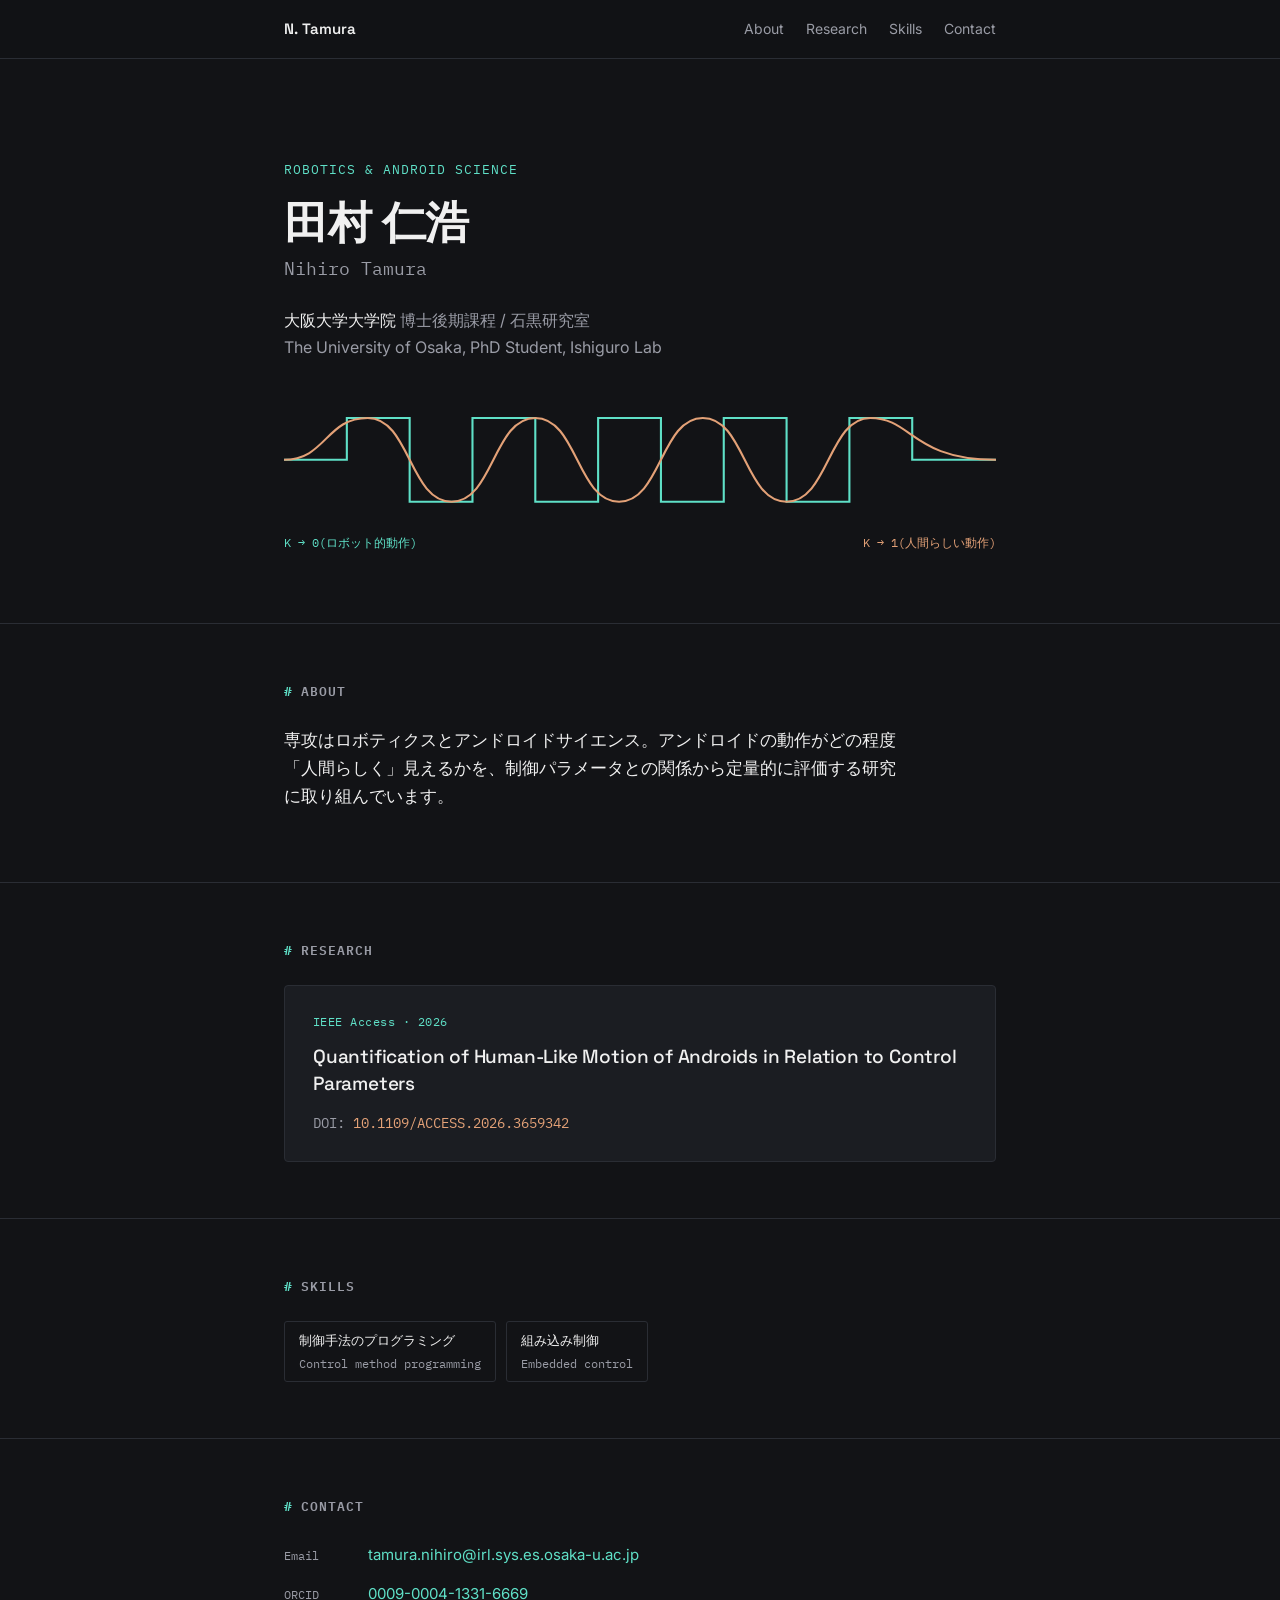
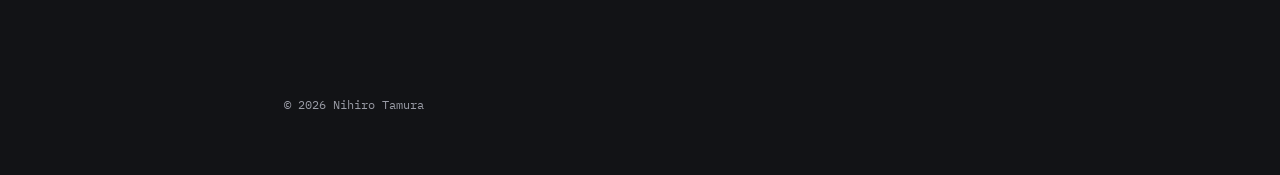
==== index.html @ a136f399 "Add files via upload" ====
<!DOCTYPE html>
<html lang="ja">
<head>
<meta charset="UTF-8">
<meta name="viewport" content="width=device-width, initial-scale=1.0">
<title>Nihiro Tamura | 田村仁浩</title>
<meta name="description" content="田村仁浩 / Nihiro Tamura — 大阪大学大学院 博士後期課程・石黒研究室。ロボティクスとアンドロイドサイエンスを専攻。">
<link rel="preconnect" href="https://fonts.googleapis.com">
<link rel="preconnect" href="https://fonts.gstatic.com" crossorigin>
<link href="https://fonts.googleapis.com/css2?family=Space+Grotesk:wght@400;500;600;700&family=Inter:wght@400;500;600&family=IBM+Plex+Mono:wght@400;500&display=swap" rel="stylesheet">
<style>
  :root{
    --bg: #121316;
    --bg-card: #1b1d22;
    --border: #2a2d34;
    --text: #f0f0f0;
    --text-muted: #9a9ca6;
    --signal: #5fe0c7;
    --human: #e3a177;
  }
  *{ box-sizing: border-box; }
  html{ scroll-behavior: smooth; }
  body{
    margin:0;
    background: var(--bg);
    color: var(--text);
    font-family: 'Inter', sans-serif;
    line-height: 1.7;
    -webkit-font-smoothing: antialiased;
  }
  h1,h2,h3{
    font-family: 'Space Grotesk', sans-serif;
    font-weight: 600;
    letter-spacing: -0.01em;
    margin: 0;
  }
  .mono{ font-family: 'IBM Plex Mono', monospace; }
  a{ color: var(--signal); text-decoration: none; }
  a:hover{ text-decoration: underline; }
  a:focus-visible, button:focus-visible{
    outline: 2px solid var(--signal);
    outline-offset: 3px;
  }

  .wrap{
    max-width: 760px;
    margin: 0 auto;
    padding: 0 24px;
  }

  nav{
    position: sticky; top:0; z-index:10;
    background: rgba(18,19,22,0.85);
    backdrop-filter: blur(6px);
    border-bottom: 1px solid var(--border);
  }
  nav .wrap{
    display:flex; align-items:center; justify-content:space-between;
    padding-top: 16px; padding-bottom: 16px;
  }
  nav .brand{ font-family:'Space Grotesk'; font-size: 15px; font-weight:600; }
  nav .links{ display:flex; gap: 22px; }
  nav .links a{ color: var(--text-muted); font-size: 14px; }
  nav .links a:hover{ color: var(--text); text-decoration:none; }

  /* Hero */
  header.hero{ padding: 100px 0 70px; border-bottom: 1px solid var(--border); }
  .eyebrow{
    font-family:'IBM Plex Mono'; font-size: 12.5px; color: var(--signal);
    letter-spacing: 0.08em; text-transform: uppercase; margin-bottom: 18px;
  }
  h1.name{ font-size: 44px; line-height: 1.15; margin-bottom: 6px; }
  .name-en{ color: var(--text-muted); font-size: 18px; font-family:'IBM Plex Mono'; font-weight:400; margin-bottom: 22px;}
  .affiliation{ color: var(--text-muted); font-size: 16px; max-width: 46ch; margin-bottom: 36px; }
  .affiliation strong{ color: var(--text); font-weight: 500; }

  /* Waveform signature */
  .wave-block{ margin-top: 10px; }
  .wave-svg{ width:100%; height:auto; display:block; }
  .wave-caption{
    display:flex; justify-content:space-between;
    font-family:'IBM Plex Mono'; font-size: 11.5px; color: var(--text-muted);
    margin-top: 10px;
  }
  .wave-caption .k0{ color: var(--signal); }
  .wave-caption .k1{ color: var(--human); }

  path.wave-robot{
    fill:none; stroke: var(--signal); stroke-width: 2;
    animation: crossfadeA 6s ease-in-out infinite;
  }
  path.wave-human{
    fill:none; stroke: var(--human); stroke-width: 2;
    animation: crossfadeB 6s ease-in-out infinite;
  }
  @keyframes crossfadeA{
    0%, 100%{ opacity: 0.95; }
    50%{ opacity: 0.15; }
  }
  @keyframes crossfadeB{
    0%, 100%{ opacity: 0.15; }
    50%{ opacity: 0.95; }
  }
  @media (prefers-reduced-motion: reduce){
    path.wave-robot, path.wave-human{ animation: none; opacity: 0.55; }
  }

  section{ padding: 56px 0; border-bottom: 1px solid var(--border); }
  section:last-of-type{ border-bottom: none; }
  section h2{
    font-size: 13px; font-family:'IBM Plex Mono'; letter-spacing:0.08em;
    text-transform: uppercase; color: var(--text-muted); margin-bottom: 24px;
  }
  section h2 span{ color: var(--signal); margin-right: 8px; }

  .about p{ font-size: 16.5px; color: var(--text); max-width: 62ch; }

  .paper-card{
    background: var(--bg-card);
    border: 1px solid var(--border);
    border-radius: 4px;
    padding: 26px 28px;
  }
  .paper-card .venue{
    font-family:'IBM Plex Mono'; font-size: 12px; color: var(--signal);
    letter-spacing: 0.04em; margin-bottom: 10px;
  }
  .paper-card h3{
    font-size: 19px; font-weight: 500; line-height: 1.45; margin-bottom: 14px;
    color: var(--text);
  }
  .paper-card .doi{ font-family:'IBM Plex Mono'; font-size: 13.5px; color: var(--text-muted); }
  .paper-card .doi a{ color: var(--human); }

  .skills{ display:flex; flex-wrap:wrap; gap: 10px; }
  .skill-tag{
    font-family:'IBM Plex Mono'; font-size: 13px;
    border: 1px solid var(--border); border-radius: 3px;
    padding: 8px 14px; color: var(--text);
  }
  .skill-tag .en{ color: var(--text-muted); font-size: 11.5px; display:block; margin-top:2px;}

  .contact-list{ display:flex; flex-direction:column; gap: 14px; }
  .contact-row{ display:flex; align-items:baseline; gap: 14px; font-size: 15px; }
  .contact-row .label{
    font-family:'IBM Plex Mono'; font-size: 12px; color: var(--text-muted);
    width: 70px; flex-shrink:0;
  }

  footer{ padding: 32px 0 60px; }
  footer p{ font-family:'IBM Plex Mono'; font-size: 12px; color: var(--text-muted); margin:0; }

  @media (max-width: 600px){
    header.hero{ padding: 70px 0 50px; }
    h1.name{ font-size: 32px; }
    nav .links{ gap: 14px; }
    .contact-row{ flex-direction:column; gap: 2px; }
    .contact-row .label{ width:auto; }
  }
</style>
</head>
<body>

<nav>
  <div class="wrap">
    <div class="brand mono">N. Tamura</div>
    <div class="links">
      <a href="#about">About</a>
      <a href="#research">Research</a>
      <a href="#skills">Skills</a>
      <a href="#contact">Contact</a>
    </div>
  </div>
</nav>

<header class="hero">
  <div class="wrap">
    <div class="eyebrow">Robotics &amp; Android Science</div>
    <h1 class="name">田村 仁浩</h1>
    <div class="name-en">Nihiro Tamura</div>
    <p class="affiliation">
      <strong>大阪大学大学院</strong> 博士後期課程 / 石黒研究室<br>
      The University of Osaka, PhD Student, Ishiguro Lab
    </p>

    <div class="wave-block">
      <svg class="wave-svg" viewBox="0 0 680 120" xmlns="http://www.w3.org/2000/svg" aria-hidden="true">
        <path class="wave-robot" d="M0,60 L60,60 L60,20 L120,20 L120,100 L180,100 L180,20 L240,20 L240,100 L300,100 L300,20 L360,20 L360,100 L420,100 L420,20 L480,20 L480,100 L540,100 L540,20 L600,20 L600,60 L680,60" />
        <path class="wave-human" d="M0,60 C40,60 40,20 80,20 C120,20 120,100 160,100 C200,100 200,20 240,20 C280,20 280,100 320,100 C360,100 360,20 400,20 C440,20 440,100 480,100 C520,100 520,20 560,20 C600,20 600,60 680,60" />
      </svg>
      <div class="wave-caption">
        <span class="k0">K → 0(ロボット的動作)</span>
        <span class="k1">K → 1(人間らしい動作)</span>
      </div>
    </div>
  </div>
</header>

<section id="about">
  <div class="wrap">
    <h2><span>#</span>About</h2>
    <div class="about">
      <p>専攻はロボティクスとアンドロイドサイエンス。アンドロイドの動作がどの程度「人間らしく」見えるかを、制御パラメータとの関係から定量的に評価する研究に取り組んでいます。</p>
    </div>
  </div>
</section>

<section id="research">
  <div class="wrap">
    <h2><span>#</span>Research</h2>
    <div class="paper-card">
      <div class="venue">IEEE Access · 2026</div>
      <h3>Quantification of Human-Like Motion of Androids in Relation to Control Parameters</h3>
      <div class="doi">DOI: <a href="https://doi.org/10.1109/ACCESS.2026.3659342" target="_blank" rel="noopener">10.1109/ACCESS.2026.3659342</a></div>
    </div>
  </div>
</section>

<section id="skills">
  <div class="wrap">
    <h2><span>#</span>Skills</h2>
    <div class="skills">
      <div class="skill-tag">制御手法のプログラミング<span class="en">Control method programming</span></div>
      <div class="skill-tag">組み込み制御<span class="en">Embedded control</span></div>
    </div>
  </div>
</section>

<section id="contact">
  <div class="wrap">
    <h2><span>#</span>Contact</h2>
    <div class="contact-list">
      <div class="contact-row">
        <span class="label mono">Email</span>
        <a href="mailto:tamura.nihiro@irl.sys.es.osaka-u.ac.jp">tamura.nihiro@irl.sys.es.osaka-u.ac.jp</a>
      </div>
      <div class="contact-row">
        <span class="label mono">ORCID</span>
        <a href="https://orcid.org/0009-0004-1331-6669" target="_blank" rel="noopener">0009-0004-1331-6669</a>
      </div>
    </div>
  </div>
</section>

<footer>
  <div class="wrap">
    <p>© 2026 Nihiro Tamura</p>
  </div>
</footer>

</body>
</html>
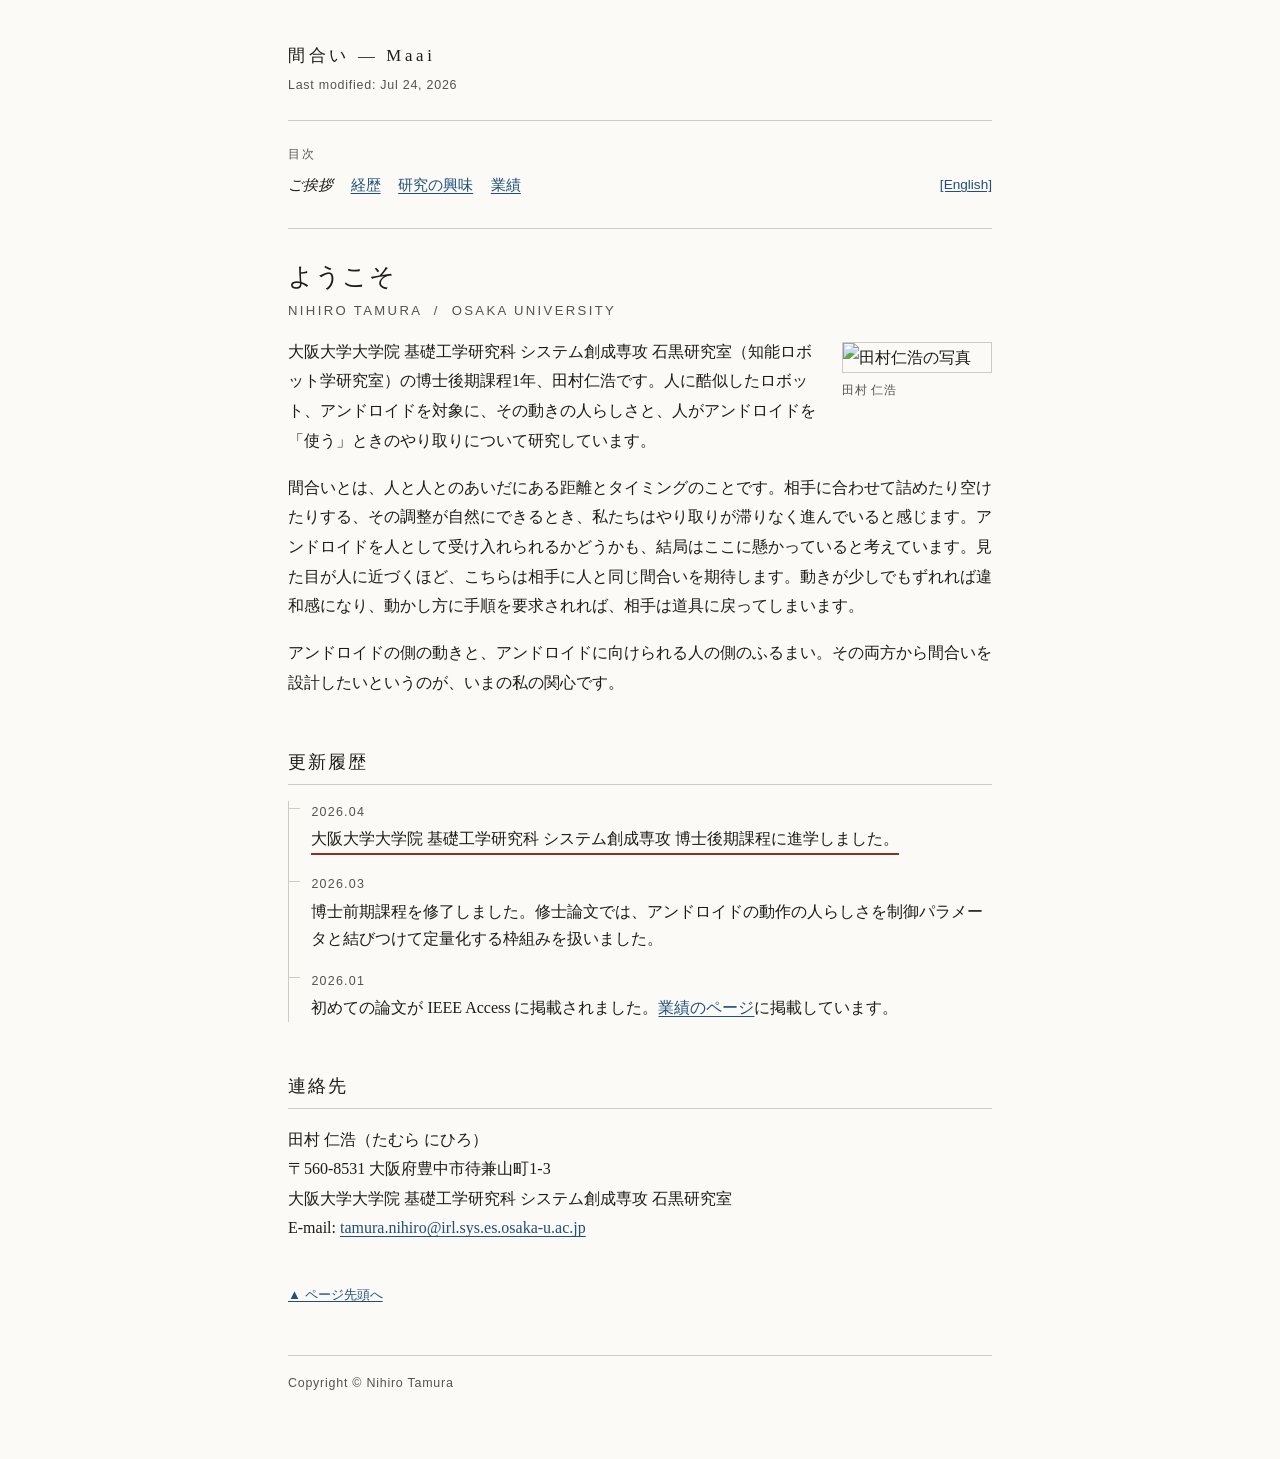
==== commit 331cce4d: "Add files via upload" ====
--- a/index.html
+++ b/index.html
@@ -1,252 +1,78 @@
 <!DOCTYPE html>
 <html lang="ja">
 <head>
-<meta charset="UTF-8">
-<meta name="viewport" content="width=device-width, initial-scale=1.0">
-<title>Nihiro Tamura | 田村仁浩</title>
-<meta name="description" content="田村仁浩 / Nihiro Tamura — 大阪大学大学院 博士後期課程・石黒研究室。ロボティクスとアンドロイドサイエンスを専攻。">
-<link rel="preconnect" href="https://fonts.googleapis.com">
-<link rel="preconnect" href="https://fonts.gstatic.com" crossorigin>
-<link href="https://fonts.googleapis.com/css2?family=Space+Grotesk:wght@400;500;600;700&family=Inter:wght@400;500;600&family=IBM+Plex+Mono:wght@400;500&display=swap" rel="stylesheet">
-<style>
-  :root{
-    --bg: #121316;
-    --bg-card: #1b1d22;
-    --border: #2a2d34;
-    --text: #f0f0f0;
-    --text-muted: #9a9ca6;
-    --signal: #5fe0c7;
-    --human: #e3a177;
-  }
-  *{ box-sizing: border-box; }
-  html{ scroll-behavior: smooth; }
-  body{
-    margin:0;
-    background: var(--bg);
-    color: var(--text);
-    font-family: 'Inter', sans-serif;
-    line-height: 1.7;
-    -webkit-font-smoothing: antialiased;
-  }
-  h1,h2,h3{
-    font-family: 'Space Grotesk', sans-serif;
-    font-weight: 600;
-    letter-spacing: -0.01em;
-    margin: 0;
-  }
-  .mono{ font-family: 'IBM Plex Mono', monospace; }
-  a{ color: var(--signal); text-decoration: none; }
-  a:hover{ text-decoration: underline; }
-  a:focus-visible, button:focus-visible{
-    outline: 2px solid var(--signal);
-    outline-offset: 3px;
-  }
+<meta charset="utf-8">
+<meta name="viewport" content="width=device-width, initial-scale=1">
+<meta name="author" content="田村 仁浩">
+<meta name="description" content="大阪大学大学院基礎工学研究科 石黒研究室 博士後期課程 田村仁浩のページ。アンドロイドの人らしい動きと自然なやり取りの研究。">
+<meta name="keywords" content="アンドロイド, ヒューマンロボットインタラクション, 人らしさ, ロボティクス, 大阪大学, 石黒研究室">
+<title>間合い : ご挨拶 — 田村 仁浩</title>
+<link rel="stylesheet" href="style.css">
+</head>
+<body id="top">
+<div class="wrap">
 
-  .wrap{
-    max-width: 760px;
-    margin: 0 auto;
-    padding: 0 24px;
-  }
+<header>
+  <p class="sitetitle"><a href="index.html">間合い &mdash; Maai</a></p>
+  <p class="modified">Last modified: Jul 24, 2026</p>
+</header>
 
-  nav{
-    position: sticky; top:0; z-index:10;
-    background: rgba(18,19,22,0.85);
-    backdrop-filter: blur(6px);
-    border-bottom: 1px solid var(--border);
-  }
-  nav .wrap{
-    display:flex; align-items:center; justify-content:space-between;
-    padding-top: 16px; padding-bottom: 16px;
-  }
-  nav .brand{ font-family:'Space Grotesk'; font-size: 15px; font-weight:600; }
-  nav .links{ display:flex; gap: 22px; }
-  nav .links a{ color: var(--text-muted); font-size: 14px; }
-  nav .links a:hover{ color: var(--text); text-decoration:none; }
-
-  /* Hero */
-  header.hero{ padding: 100px 0 70px; border-bottom: 1px solid var(--border); }
-  .eyebrow{
-    font-family:'IBM Plex Mono'; font-size: 12.5px; color: var(--signal);
-    letter-spacing: 0.08em; text-transform: uppercase; margin-bottom: 18px;
-  }
-  h1.name{ font-size: 44px; line-height: 1.15; margin-bottom: 6px; }
-  .name-en{ color: var(--text-muted); font-size: 18px; font-family:'IBM Plex Mono'; font-weight:400; margin-bottom: 22px;}
-  .affiliation{ color: var(--text-muted); font-size: 16px; max-width: 46ch; margin-bottom: 36px; }
-  .affiliation strong{ color: var(--text); font-weight: 500; }
-
-  /* Waveform signature */
-  .wave-block{ margin-top: 10px; }
-  .wave-svg{ width:100%; height:auto; display:block; }
-  .wave-caption{
-    display:flex; justify-content:space-between;
-    font-family:'IBM Plex Mono'; font-size: 11.5px; color: var(--text-muted);
-    margin-top: 10px;
-  }
-  .wave-caption .k0{ color: var(--signal); }
-  .wave-caption .k1{ color: var(--human); }
-
-  path.wave-robot{
-    fill:none; stroke: var(--signal); stroke-width: 2;
-    animation: crossfadeA 6s ease-in-out infinite;
-  }
-  path.wave-human{
-    fill:none; stroke: var(--human); stroke-width: 2;
-    animation: crossfadeB 6s ease-in-out infinite;
-  }
-  @keyframes crossfadeA{
-    0%, 100%{ opacity: 0.95; }
-    50%{ opacity: 0.15; }
-  }
-  @keyframes crossfadeB{
-    0%, 100%{ opacity: 0.15; }
-    50%{ opacity: 0.95; }
-  }
-  @media (prefers-reduced-motion: reduce){
-    path.wave-robot, path.wave-human{ animation: none; opacity: 0.55; }
-  }
-
-  section{ padding: 56px 0; border-bottom: 1px solid var(--border); }
-  section:last-of-type{ border-bottom: none; }
-  section h2{
-    font-size: 13px; font-family:'IBM Plex Mono'; letter-spacing:0.08em;
-    text-transform: uppercase; color: var(--text-muted); margin-bottom: 24px;
-  }
-  section h2 span{ color: var(--signal); margin-right: 8px; }
-
-  .about p{ font-size: 16.5px; color: var(--text); max-width: 62ch; }
-
-  .paper-card{
-    background: var(--bg-card);
-    border: 1px solid var(--border);
-    border-radius: 4px;
-    padding: 26px 28px;
-  }
-  .paper-card .venue{
-    font-family:'IBM Plex Mono'; font-size: 12px; color: var(--signal);
-    letter-spacing: 0.04em; margin-bottom: 10px;
-  }
-  .paper-card h3{
-    font-size: 19px; font-weight: 500; line-height: 1.45; margin-bottom: 14px;
-    color: var(--text);
-  }
-  .paper-card .doi{ font-family:'IBM Plex Mono'; font-size: 13.5px; color: var(--text-muted); }
-  .paper-card .doi a{ color: var(--human); }
-
-  .skills{ display:flex; flex-wrap:wrap; gap: 10px; }
-  .skill-tag{
-    font-family:'IBM Plex Mono'; font-size: 13px;
-    border: 1px solid var(--border); border-radius: 3px;
-    padding: 8px 14px; color: var(--text);
-  }
-  .skill-tag .en{ color: var(--text-muted); font-size: 11.5px; display:block; margin-top:2px;}
-
-  .contact-list{ display:flex; flex-direction:column; gap: 14px; }
-  .contact-row{ display:flex; align-items:baseline; gap: 14px; font-size: 15px; }
-  .contact-row .label{
-    font-family:'IBM Plex Mono'; font-size: 12px; color: var(--text-muted);
-    width: 70px; flex-shrink:0;
-  }
-
-  footer{ padding: 32px 0 60px; }
-  footer p{ font-family:'IBM Plex Mono'; font-size: 12px; color: var(--text-muted); margin:0; }
-
-  @media (max-width: 600px){
-    header.hero{ padding: 70px 0 50px; }
-    h1.name{ font-size: 32px; }
-    nav .links{ gap: 14px; }
-    .contact-row{ flex-direction:column; gap: 2px; }
-    .contact-row .label{ width:auto; }
-  }
-</style>
-</head>
-<body>
+<hr>
 
 <nav>
-  <div class="wrap">
-    <div class="brand mono">N. Tamura</div>
-    <div class="links">
-      <a href="#about">About</a>
-      <a href="#research">Research</a>
-      <a href="#skills">Skills</a>
-      <a href="#contact">Contact</a>
-    </div>
-  </div>
+  <span class="navlabel">目次</span>
+  <ul>
+    <li><span class="here">ご挨拶</span></li>
+    <li><a href="cv.html">経歴</a></li>
+    <li><a href="interest.html">研究の興味</a></li>
+    <li><a href="papers.html">業績</a></li>
+    <li class="lang"><a href="index_en.html">[English]</a></li>
+  </ul>
 </nav>
 
-<header class="hero">
-  <div class="wrap">
-    <div class="eyebrow">Robotics &amp; Android Science</div>
-    <h1 class="name">田村 仁浩</h1>
-    <div class="name-en">Nihiro Tamura</div>
-    <p class="affiliation">
-      <strong>大阪大学大学院</strong> 博士後期課程 / 石黒研究室<br>
-      The University of Osaka, PhD Student, Ishiguro Lab
-    </p>
+<hr>
 
-    <div class="wave-block">
-      <svg class="wave-svg" viewBox="0 0 680 120" xmlns="http://www.w3.org/2000/svg" aria-hidden="true">
-        <path class="wave-robot" d="M0,60 L60,60 L60,20 L120,20 L120,100 L180,100 L180,20 L240,20 L240,100 L300,100 L300,20 L360,20 L360,100 L420,100 L420,20 L480,20 L480,100 L540,100 L540,20 L600,20 L600,60 L680,60" />
-        <path class="wave-human" d="M0,60 C40,60 40,20 80,20 C120,20 120,100 160,100 C200,100 200,20 240,20 C280,20 280,100 320,100 C360,100 360,20 400,20 C440,20 440,100 480,100 C520,100 520,20 560,20 C600,20 600,60 680,60" />
-      </svg>
-      <div class="wave-caption">
-        <span class="k0">K → 0(ロボット的動作)</span>
-        <span class="k1">K → 1(人間らしい動作)</span>
-      </div>
-    </div>
-  </div>
-</header>
+<h1>ようこそ<span class="romaji">NIHIRO TAMURA &nbsp;/&nbsp; OSAKA UNIVERSITY</span></h1>
 
-<section id="about">
-  <div class="wrap">
-    <h2><span>#</span>About</h2>
-    <div class="about">
-      <p>専攻はロボティクスとアンドロイドサイエンス。アンドロイドの動作がどの程度「人間らしく」見えるかを、制御パラメータとの関係から定量的に評価する研究に取り組んでいます。</p>
-    </div>
-  </div>
-</section>
+<figure class="portrait">
+  <img src="img/photo.jpg" alt="田村仁浩の写真">
+  <figcaption>田村 仁浩</figcaption>
+</figure>
 
-<section id="research">
-  <div class="wrap">
-    <h2><span>#</span>Research</h2>
-    <div class="paper-card">
-      <div class="venue">IEEE Access · 2026</div>
-      <h3>Quantification of Human-Like Motion of Androids in Relation to Control Parameters</h3>
-      <div class="doi">DOI: <a href="https://doi.org/10.1109/ACCESS.2026.3659342" target="_blank" rel="noopener">10.1109/ACCESS.2026.3659342</a></div>
-    </div>
-  </div>
-</section>
+<p>大阪大学大学院 基礎工学研究科 システム創成専攻 石黒研究室（知能ロボット学研究室）の博士後期課程1年、田村仁浩です。人に酷似したロボット、アンドロイドを対象に、その動きの人らしさと、人がアンドロイドを「使う」ときのやり取りについて研究しています。</p>
 
-<section id="skills">
-  <div class="wrap">
-    <h2><span>#</span>Skills</h2>
-    <div class="skills">
-      <div class="skill-tag">制御手法のプログラミング<span class="en">Control method programming</span></div>
-      <div class="skill-tag">組み込み制御<span class="en">Embedded control</span></div>
-    </div>
-  </div>
-</section>
+<p>間合いとは、人と人とのあいだにある距離とタイミングのことです。相手に合わせて詰めたり空けたりする、その調整が自然にできるとき、私たちはやり取りが滞りなく進んでいると感じます。アンドロイドを人として受け入れられるかどうかも、結局はここに懸かっていると考えています。見た目が人に近づくほど、こちらは相手に人と同じ間合いを期待します。動きが少しでもずれれば違和感になり、動かし方に手順を要求されれば、相手は道具に戻ってしまいます。</p>
 
-<section id="contact">
-  <div class="wrap">
-    <h2><span>#</span>Contact</h2>
-    <div class="contact-list">
-      <div class="contact-row">
-        <span class="label mono">Email</span>
-        <a href="mailto:tamura.nihiro@irl.sys.es.osaka-u.ac.jp">tamura.nihiro@irl.sys.es.osaka-u.ac.jp</a>
-      </div>
-      <div class="contact-row">
-        <span class="label mono">ORCID</span>
-        <a href="https://orcid.org/0009-0004-1331-6669" target="_blank" rel="noopener">0009-0004-1331-6669</a>
-      </div>
-    </div>
-  </div>
-</section>
+<p>アンドロイドの側の動きと、アンドロイドに向けられる人の側のふるまい。その両方から間合いを設計したいというのが、いまの私の関心です。</p>
+
+<h2>更新履歴</h2>
+
+<dl class="record">
+  <dt>2026.04</dt>
+  <dd class="now">大阪大学大学院 基礎工学研究科 システム創成専攻 博士後期課程に進学しました。</dd>
+
+  <dt>2026.03</dt>
+  <dd>博士前期課程を修了しました。修士論文では、アンドロイドの動作の人らしさを制御パラメータと結びつけて定量化する枠組みを扱いました。</dd>
+
+  <dt>2026.01</dt>
+  <dd>初めての論文が <span class="venue">IEEE Access</span> に掲載されました。<a href="papers.html">業績のページ</a>に掲載しています。</dd>
+</dl>
+
+<h2>連絡先</h2>
+
+<p>
+田村 仁浩（たむら にひろ）<br>
+〒560-8531 大阪府豊中市待兼山町1-3<br>
+大阪大学大学院 基礎工学研究科 システム創成専攻 石黒研究室<br>
+E-mail: <a href="mailto:tamura.nihiro@irl.sys.es.osaka-u.ac.jp">tamura.nihiro@irl.sys.es.osaka-u.ac.jp</a>
+</p>
+
+<p class="pagetop"><a href="#top">&#9650; ページ先頭へ</a></p>
 
 <footer>
-  <div class="wrap">
-    <p>© 2026 Nihiro Tamura</p>
-  </div>
+  Copyright &copy; Nihiro Tamura
 </footer>
 
+</div>
 </body>
 </html>
--- a/style.css
+++ b/style.css
@@ -0,0 +1,258 @@
+@charset "utf-8";
+
+:root {
+  --ink: #1c1c1a;
+  --ink-soft: #55534d;
+  --rule: #cfcbc2;
+  --paper: #fbfaf7;
+  --link: #1f4f7a;
+  --link-hover: #8a3324;
+  --measure: 44rem;
+}
+
+* { box-sizing: border-box; }
+
+html { -webkit-text-size-adjust: 100%; }
+
+body {
+  margin: 0;
+  padding: 2.5rem 1.5rem 4rem;
+  background: var(--paper);
+  color: var(--ink);
+  font-family: "Hiragino Mincho ProN", "Yu Mincho", "YuMincho", "Noto Serif JP", "Georgia", serif;
+  font-size: 16px;
+  line-height: 1.85;
+}
+
+.wrap {
+  max-width: var(--measure);
+  margin: 0 auto;
+}
+
+/* ---------- header ---------- */
+
+.sitetitle {
+  font-size: 1.05rem;
+  font-weight: normal;
+  letter-spacing: 0.22em;
+  margin: 0 0 0.2rem;
+}
+
+.sitetitle a { color: var(--ink); text-decoration: none; }
+
+.modified {
+  font-size: 0.78rem;
+  color: var(--ink-soft);
+  letter-spacing: 0.06em;
+  margin: 0 0 1.4rem;
+  font-family: "Helvetica Neue", Arial, sans-serif;
+}
+
+hr {
+  border: 0;
+  border-top: 1px solid var(--rule);
+  margin: 1.4rem 0;
+}
+
+/* ---------- navigation ---------- */
+
+nav { margin: 1.2rem 0 1.4rem; }
+
+nav .navlabel {
+  font-size: 0.78rem;
+  letter-spacing: 0.14em;
+  color: var(--ink-soft);
+  font-family: "Helvetica Neue", Arial, sans-serif;
+  display: block;
+  margin-bottom: 0.35rem;
+}
+
+nav ul {
+  list-style: none;
+  margin: 0;
+  padding: 0;
+  display: flex;
+  flex-wrap: wrap;
+  gap: 0.35rem 1.1rem;
+  font-size: 0.92rem;
+}
+
+nav li::before { content: none; }
+
+nav a { color: var(--link); }
+
+nav .here { color: var(--ink); font-style: italic; }
+
+nav .lang { margin-left: auto; font-family: "Helvetica Neue", Arial, sans-serif; font-size: 0.85rem; }
+
+/* ---------- typography ---------- */
+
+h1 {
+  font-size: 1.55rem;
+  font-weight: normal;
+  letter-spacing: 0.04em;
+  line-height: 1.5;
+  margin: 1.8rem 0 1rem;
+}
+
+h1 .romaji {
+  display: block;
+  font-family: "Helvetica Neue", Arial, sans-serif;
+  font-size: 0.82rem;
+  letter-spacing: 0.18em;
+  color: var(--ink-soft);
+  margin-top: 0.4rem;
+}
+
+h2 {
+  font-size: 1.1rem;
+  font-weight: normal;
+  letter-spacing: 0.12em;
+  margin: 3rem 0 1rem;
+  padding-bottom: 0.35rem;
+  border-bottom: 1px solid var(--rule);
+}
+
+h3 {
+  font-size: 0.98rem;
+  font-weight: normal;
+  letter-spacing: 0.08em;
+  color: var(--ink-soft);
+  margin: 2rem 0 0.6rem;
+}
+
+p { margin: 0 0 1.1rem; }
+
+a { color: var(--link); text-decoration: underline; text-underline-offset: 0.18em; }
+a:hover { color: var(--link-hover); }
+a:focus-visible { outline: 2px solid var(--link-hover); outline-offset: 2px; }
+
+ul { padding-left: 1.2em; }
+li { margin-bottom: 0.4rem; }
+
+.lead { color: var(--ink-soft); }
+
+.note {
+  font-size: 0.85rem;
+  color: var(--ink-soft);
+}
+
+/* ---------- portrait ---------- */
+
+.portrait {
+  float: right;
+  width: 150px;
+  margin: 0.3rem 0 1.2rem 1.6rem;
+}
+
+.portrait img {
+  width: 100%;
+  height: auto;
+  display: block;
+  border: 1px solid var(--rule);
+}
+
+.portrait figcaption {
+  font-size: 0.72rem;
+  color: var(--ink-soft);
+  letter-spacing: 0.06em;
+  margin-top: 0.4rem;
+  font-family: "Helvetica Neue", Arial, sans-serif;
+}
+
+/* ---------- record list (signature element) ---------- */
+
+.record {
+  margin: 0 0 1.5rem;
+  border-left: 1px solid var(--rule);
+  padding-left: 1.4rem;
+}
+
+.record dt {
+  font-family: "Helvetica Neue", Arial, sans-serif;
+  font-size: 0.78rem;
+  letter-spacing: 0.1em;
+  color: var(--ink-soft);
+  margin-top: 1.1rem;
+  position: relative;
+}
+
+.record dt::before {
+  content: "";
+  position: absolute;
+  left: -1.4rem;
+  top: 0.62em;
+  width: 0.7rem;
+  border-top: 1px solid var(--rule);
+}
+
+.record dt:first-child { margin-top: 0; }
+
+.record dd {
+  margin: 0.1rem 0 0;
+  line-height: 1.7;
+}
+
+.record dd .sub {
+  display: block;
+  font-size: 0.88rem;
+  color: var(--ink-soft);
+}
+
+.record dd.now {
+  border-bottom: 2px solid var(--link-hover);
+  display: inline-block;
+  padding-bottom: 0.05rem;
+}
+
+/* ---------- publication entries ---------- */
+
+.pub {
+  margin: 0 0 1.6rem;
+  padding-left: 2.4rem;
+  text-indent: -2.4rem;
+}
+
+.pub .num {
+  display: inline-block;
+  width: 2.4rem;
+  text-indent: 0;
+  font-family: "Helvetica Neue", Arial, sans-serif;
+  font-size: 0.8rem;
+  color: var(--ink-soft);
+}
+
+.pub .title { }
+.pub .venue { font-style: italic; }
+.pub .me { border-bottom: 1px solid var(--ink); }
+
+/* ---------- footer ---------- */
+
+.pagetop {
+  font-size: 0.82rem;
+  font-family: "Helvetica Neue", Arial, sans-serif;
+  margin: 2.5rem 0 0;
+}
+
+footer {
+  margin-top: 3rem;
+  padding-top: 1rem;
+  border-top: 1px solid var(--rule);
+  font-size: 0.78rem;
+  color: var(--ink-soft);
+  font-family: "Helvetica Neue", Arial, sans-serif;
+  letter-spacing: 0.06em;
+}
+
+/* ---------- responsive ---------- */
+
+@media (max-width: 620px) {
+  body { padding: 1.8rem 1.1rem 3rem; font-size: 15px; }
+  .portrait { float: none; width: 130px; margin: 0 0 1.2rem; }
+  nav ul { gap: 0.3rem 0.9rem; }
+  nav .lang { margin-left: 0; width: 100%; }
+}
+
+@media (prefers-reduced-motion: reduce) {
+  * { animation: none !important; transition: none !important; }
+}
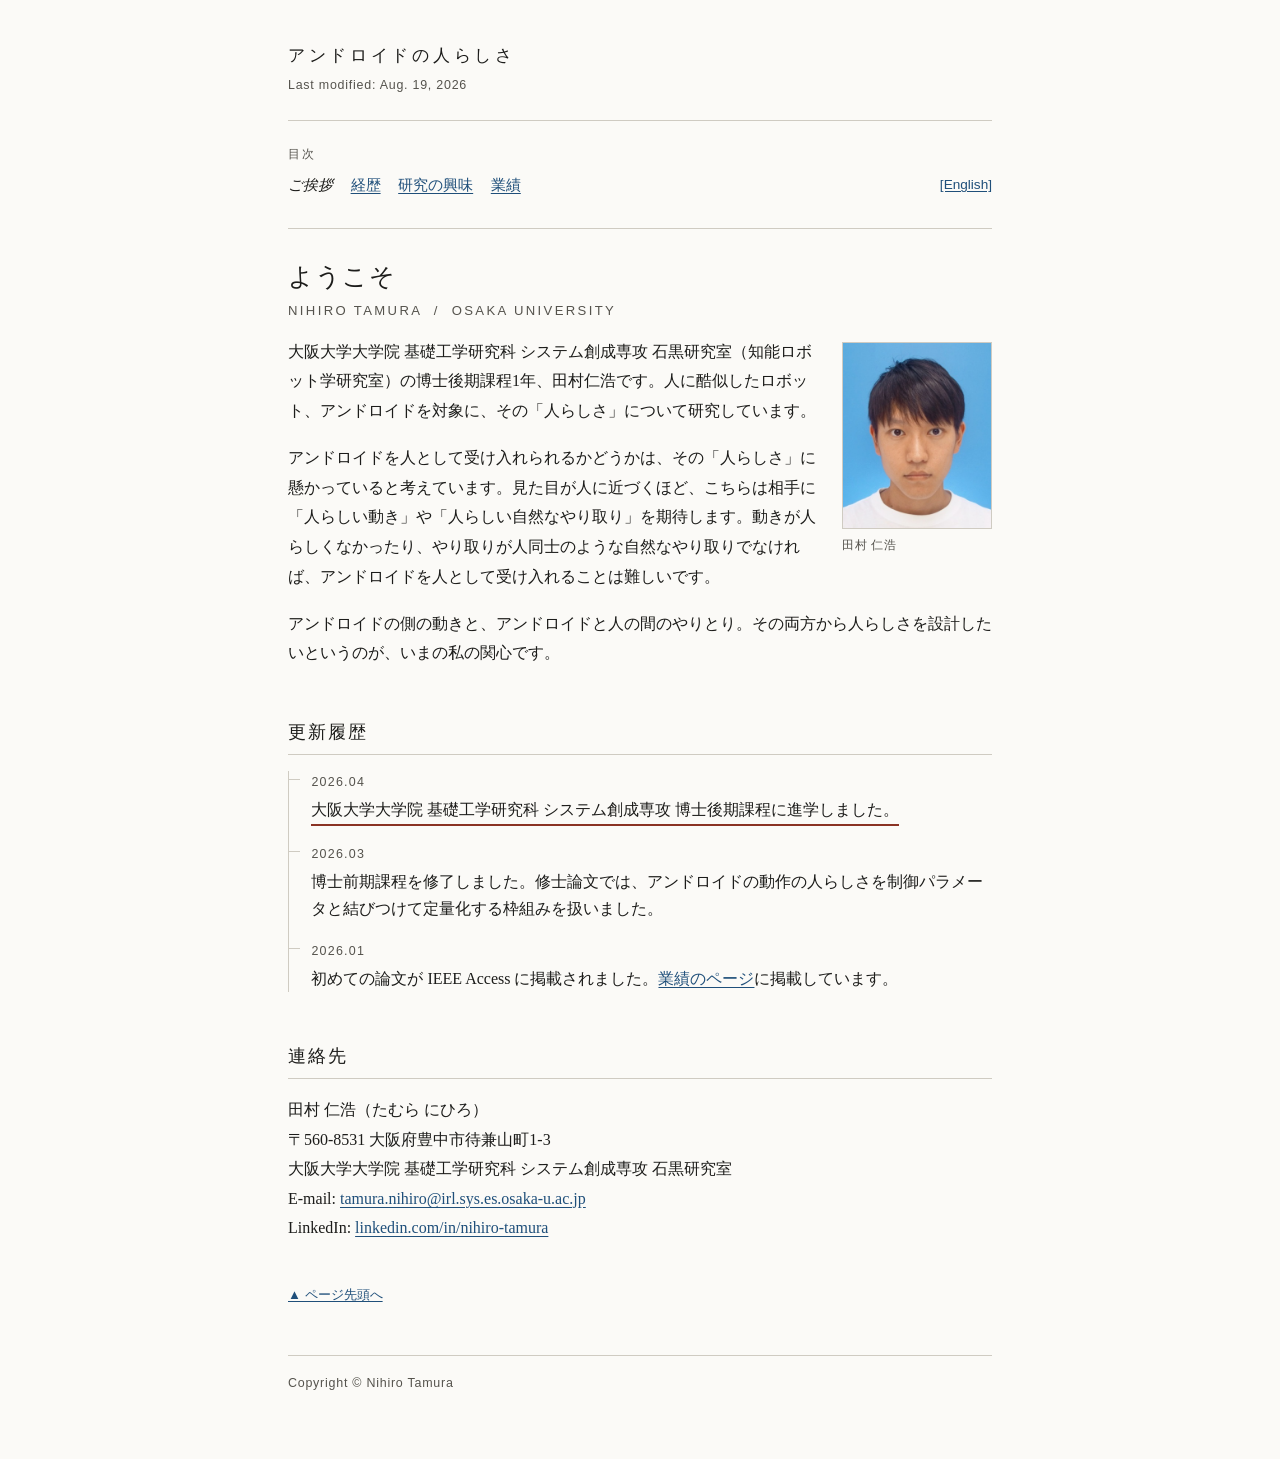
==== commit c9619469: "Add files via upload" ====
--- a/index.html
+++ b/index.html
@@ -6,15 +6,15 @@
 <meta name="author" content="田村 仁浩">
 <meta name="description" content="大阪大学大学院基礎工学研究科 石黒研究室 博士後期課程 田村仁浩のページ。アンドロイドの人らしい動きと自然なやり取りの研究。">
 <meta name="keywords" content="アンドロイド, ヒューマンロボットインタラクション, 人らしさ, ロボティクス, 大阪大学, 石黒研究室">
-<title>間合い : ご挨拶 — 田村 仁浩</title>
+<title>アンドロイドの人らしさ : ご挨拶 — 田村 仁浩</title>
 <link rel="stylesheet" href="style.css">
 </head>
 <body id="top">
 <div class="wrap">
 
 <header>
-  <p class="sitetitle"><a href="index.html">間合い &mdash; Maai</a></p>
-  <p class="modified">Last modified: Jul 24, 2026</p>
+  <p class="sitetitle"><a href="index.html">アンドロイドの人らしさ</a></p>
+  <p class="modified">Last modified: Aug. 19, 2026</p>
 </header>
 
 <hr>
@@ -39,11 +39,11 @@
   <figcaption>田村 仁浩</figcaption>
 </figure>
 
-<p>大阪大学大学院 基礎工学研究科 システム創成専攻 石黒研究室（知能ロボット学研究室）の博士後期課程1年、田村仁浩です。人に酷似したロボット、アンドロイドを対象に、その動きの人らしさと、人がアンドロイドを「使う」ときのやり取りについて研究しています。</p>
+<p>大阪大学大学院 基礎工学研究科 システム創成専攻 石黒研究室（知能ロボット学研究室）の博士後期課程1年、田村仁浩です。人に酷似したロボット、アンドロイドを対象に、その「人らしさ」について研究しています。</p>
 
-<p>間合いとは、人と人とのあいだにある距離とタイミングのことです。相手に合わせて詰めたり空けたりする、その調整が自然にできるとき、私たちはやり取りが滞りなく進んでいると感じます。アンドロイドを人として受け入れられるかどうかも、結局はここに懸かっていると考えています。見た目が人に近づくほど、こちらは相手に人と同じ間合いを期待します。動きが少しでもずれれば違和感になり、動かし方に手順を要求されれば、相手は道具に戻ってしまいます。</p>
+<p>アンドロイドを人として受け入れられるかどうかは、その「人らしさ」に懸かっていると考えています。見た目が人に近づくほど、こちらは相手に「人らしい動き」や「人らしい自然なやり取り」を期待します。動きが人らしくなかったり、やり取りが人同士のような自然なやり取りでなければ、アンドロイドを人として受け入れることは難しいです。</p>
 
-<p>アンドロイドの側の動きと、アンドロイドに向けられる人の側のふるまい。その両方から間合いを設計したいというのが、いまの私の関心です。</p>
+<p>アンドロイドの側の動きと、アンドロイドと人の間のやりとり。その両方から人らしさを設計したいというのが、いまの私の関心です。</p>
 
 <h2>更新履歴</h2>
 
@@ -64,7 +64,8 @@
 田村 仁浩（たむら にひろ）<br>
 〒560-8531 大阪府豊中市待兼山町1-3<br>
 大阪大学大学院 基礎工学研究科 システム創成専攻 石黒研究室<br>
-E-mail: <a href="mailto:tamura.nihiro@irl.sys.es.osaka-u.ac.jp">tamura.nihiro@irl.sys.es.osaka-u.ac.jp</a>
+E-mail: <a href="mailto:tamura.nihiro@irl.sys.es.osaka-u.ac.jp">tamura.nihiro@irl.sys.es.osaka-u.ac.jp</a><br>
+LinkedIn: <a href="https://www.linkedin.com/in/nihiro-tamura">linkedin.com/in/nihiro-tamura</a>
 </p>
 
 <p class="pagetop"><a href="#top">&#9650; ページ先頭へ</a></p>
--- a/style.css
+++ b/style.css
@@ -132,6 +132,19 @@
 
 .lead { color: var(--ink-soft); }
 
+.download {
+  display: inline-block;
+  margin: 0.2rem 0 1.1rem;
+  padding: 0.35rem 0.9rem;
+  border: 1px solid var(--rule);
+  font-family: "Helvetica Neue", Arial, sans-serif;
+  font-size: 0.82rem;
+  letter-spacing: 0.08em;
+  text-decoration: none;
+  color: var(--link);
+}
+.download:hover { border-color: var(--link-hover); color: var(--link-hover); }
+
 .note {
   font-size: 0.85rem;
   color: var(--ink-soft);
@@ -226,6 +239,81 @@
 .pub .venue { font-style: italic; }
 .pub .me { border-bottom: 1px solid var(--ink); }
 
+/* ---------- experience / project entries ---------- */
+
+.entry {
+  margin: 0 0 1.8rem;
+  border-left: 1px solid var(--rule);
+  padding-left: 1.4rem;
+}
+
+.entry-head {
+  display: flex;
+  justify-content: space-between;
+  align-items: baseline;
+  gap: 0.6rem 1.2rem;
+  flex-wrap: wrap;
+}
+
+.entry-role { font-size: 1.02rem; letter-spacing: 0.02em; }
+
+.entry-date {
+  font-family: "Helvetica Neue", Arial, sans-serif;
+  font-size: 0.78rem;
+  letter-spacing: 0.08em;
+  color: var(--ink-soft);
+  white-space: nowrap;
+}
+
+.entry-org {
+  font-size: 0.9rem;
+  color: var(--ink-soft);
+  margin-top: 0.15rem;
+}
+
+.entry-tech {
+  font-family: "Helvetica Neue", Arial, sans-serif;
+  font-size: 0.8rem;
+  letter-spacing: 0.03em;
+  color: var(--ink-soft);
+  margin-top: 0.2rem;
+}
+
+.entry-list {
+  margin: 0.55rem 0 0;
+  padding-left: 1.1em;
+}
+
+.entry-list li { margin-bottom: 0.32rem; line-height: 1.72; }
+.entry-list li.lead { list-style: none; margin-left: -1.1em; }
+
+/* ---------- skills ---------- */
+
+.skills { list-style: none; padding: 0; margin: 0; }
+
+.skills li {
+  margin-bottom: 0.55rem;
+  padding-left: 9em;
+  text-indent: -9em;
+  line-height: 1.7;
+}
+
+.skills .k {
+  display: inline-block;
+  width: 9em;
+  text-indent: 0;
+  font-family: "Helvetica Neue", Arial, sans-serif;
+  font-size: 0.76rem;
+  letter-spacing: 0.12em;
+  color: var(--ink-soft);
+  vertical-align: baseline;
+}
+
+@media (max-width: 620px) {
+  .skills li { padding-left: 0; text-indent: 0; }
+  .skills .k { display: block; width: auto; margin-bottom: 0.15rem; }
+}
+
 /* ---------- footer ---------- */
 
 .pagetop {
